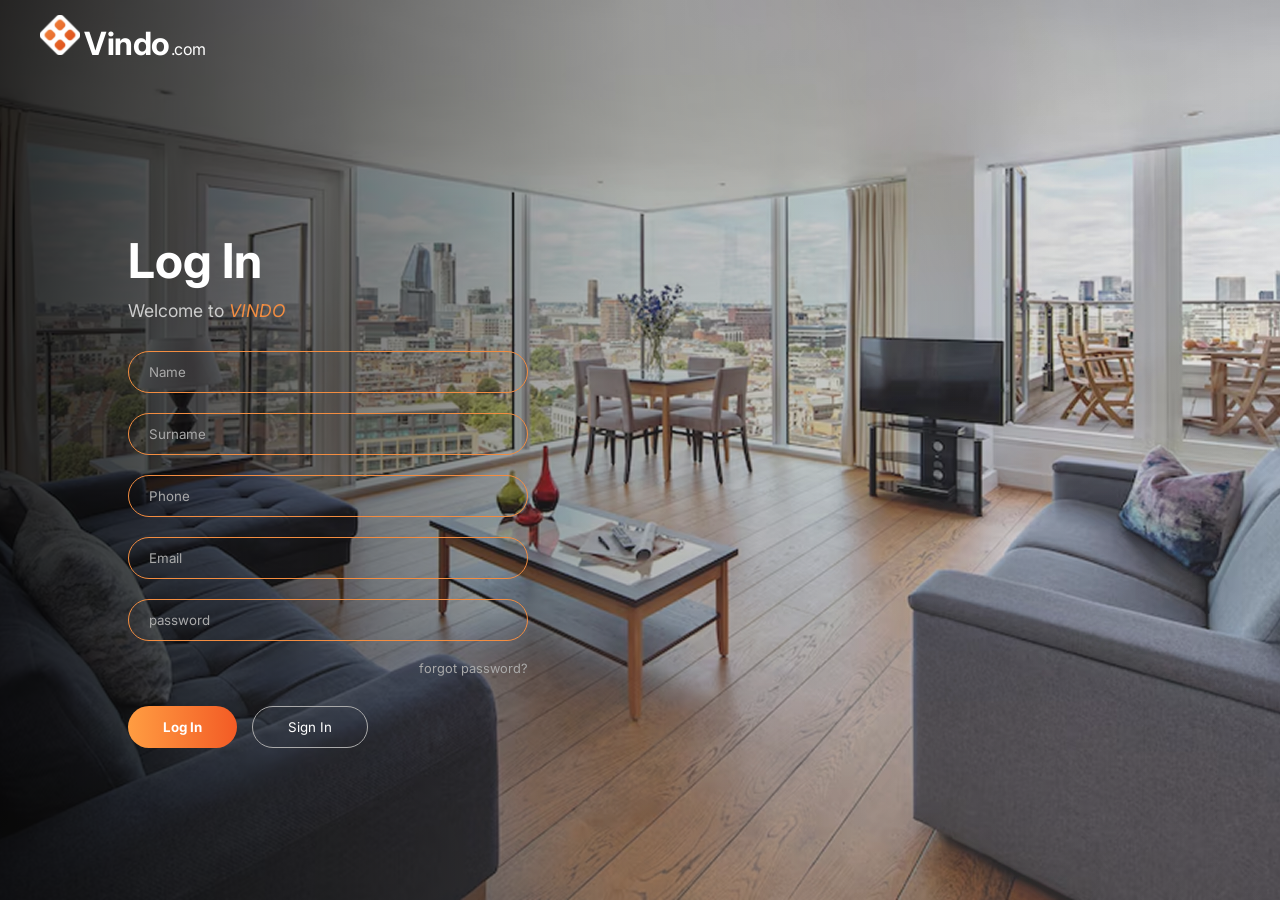
==== project/index.html @ 8e224525 "Add files via upload" ====
<!DOCTYPE html>
<html lang="uk">
<head>
    <meta charset="UTF-8">
    <meta name="viewport" content="width=device-width, initial-scale=1.0">
    <title>Vindo - Log In</title>
    <link rel="stylesheet" href="style.css">
    <link href="https://fonts.googleapis.com/css2?family=Inter:wght@300;400;600&display=swap" rel="stylesheet">
    <script src="script.js"></script>
</head>
<body>
<header class="header">
<div class="logo-central">
    <img src="logosvg.svg" alt="Vindo Icon" class="logo-icon">
    <span class="logo-name">Vindo<span class="logo-com">.com</span></span>
</div>
</header>   

    <main class="login-container">
        <div class="login-box">
            <h1>Log In</h1>
            <p class="welcome-text">Welcome to <span>VINDO</span></p>
            
            <form class="login-form">
                <div class="input-group">
                    <input type="text" id="nameInput" placeholder="Name" required>
                </div>
                <div class="input-group">
                    <input type="text" id="surnameInput" placeholder="Surname" required>
                </div>
                <div class="input-group">
                    <input type="text" id="phoneInput" placeholder="Phone" required>
                </div>
                <div class="input-group">
                    <input type="email" id="emailInput" placeholder="Email" required>
                </div>
                <div class="input-group">
                    <input id="passwordInput" type="password" placeholder="password" required>
                </div>

                <a href="#" class="forgot-password">forgot password?</a>
                
                <div class="button-group">
                    <button id="btnLogin" type="submit" class="btn-login">Log In</button>
                    <button type="button" class="btn-signin">Sign In</button>
                </div>
            </form>
        </div>
    </main>
</body>
</html>
---- project/style.css ----
* {
    margin: 0;
    padding: 0;
    box-sizing: border-box;
    font-family: 'Inter', sans-serif;
}

body {
    height: 100vh;
    display: flex;
    flex-direction: column;
    
    background: 
        
        linear-gradient(to right, rgba(0, 0, 0, 0.8) 0%, rgba(0, 0, 0, 0.2) 50%, rgba(0, 0, 0, 0) 100%),
        
        
        linear-gradient(to bottom, rgba(71, 71, 71, 0.12), rgba(173, 173, 173, 0.26)),
        
        
        url('background.jpg') no-repeat center center/cover;
    
    color: white;
}

/* Шапка сайту */
.header {
    display: flex;
    padding: 15px 40px;
    display: flex;
    justify-content: space-between;
    align-items: center;
}

.logo {
    display: flex;
    align-items: center;
    gap: 8px; 
}

.logo-icon {
    height: 40px; 
    width: auto;
}

.logo-name {
    color: #ffffff;
    font-size: 32px; 
    font-weight: 700; 
    letter-spacing: -0.5px;
}

.logo-com {
    font-size: 16px; 
    font-weight: 400; 
    margin-left: 1px;
}



.login-container {
    flex: 1;
    display: flex;
    align-items: center;
    padding-left: 10%; 
}

.login-box {
    width: 100%;
    max-width: 400px;
}

h1 {
    font-size: 3rem;
    margin-bottom: 10px;
}

.welcome-text {
    font-size: 1.1rem;
    margin-bottom: 30px;
    color: #ccc;
}

.welcome-text span {
    color: #f38d41; 
    font-style: italic;
}


.input-group {
    margin-bottom: 20px;
}

input {
    width: 100%;
    padding: 12px 20px;
    background: transparent;
    border: 1px solid #f38d41;
    border-radius: 25px;
    color: white;
    outline: none;
}

input::placeholder {
    color: #aaa;
}

.forgot-password {
    display: block;
    text-align: right;
    color: #aaa;
    text-decoration: none;
    font-size: 0.8rem;
    margin-bottom: 30px;
}


.button-group {
    display: flex;
    gap: 15px;
}

.btn-login {
    background: linear-gradient(to right, #ff9d42, #f35b25);
    border: none;
    padding: 12px 35px;
    border-radius: 25px;
    color: white;
    font-weight: bold;
    cursor: pointer;
    transition: transform 0.2s;
}


.btn-signin {
    background: transparent;
    border: 1px solid #aaa; 
    padding: 12px 35px;
    border-radius: 25px;
    color: white;
    cursor: pointer;
    transition: all 0.3s ease; 
}


.btn-signin:hover {
    
    border-color: #f35b25; 
    color: #f35b25; 
}

.btn-login:hover {
    transform: scale(1.05);
}
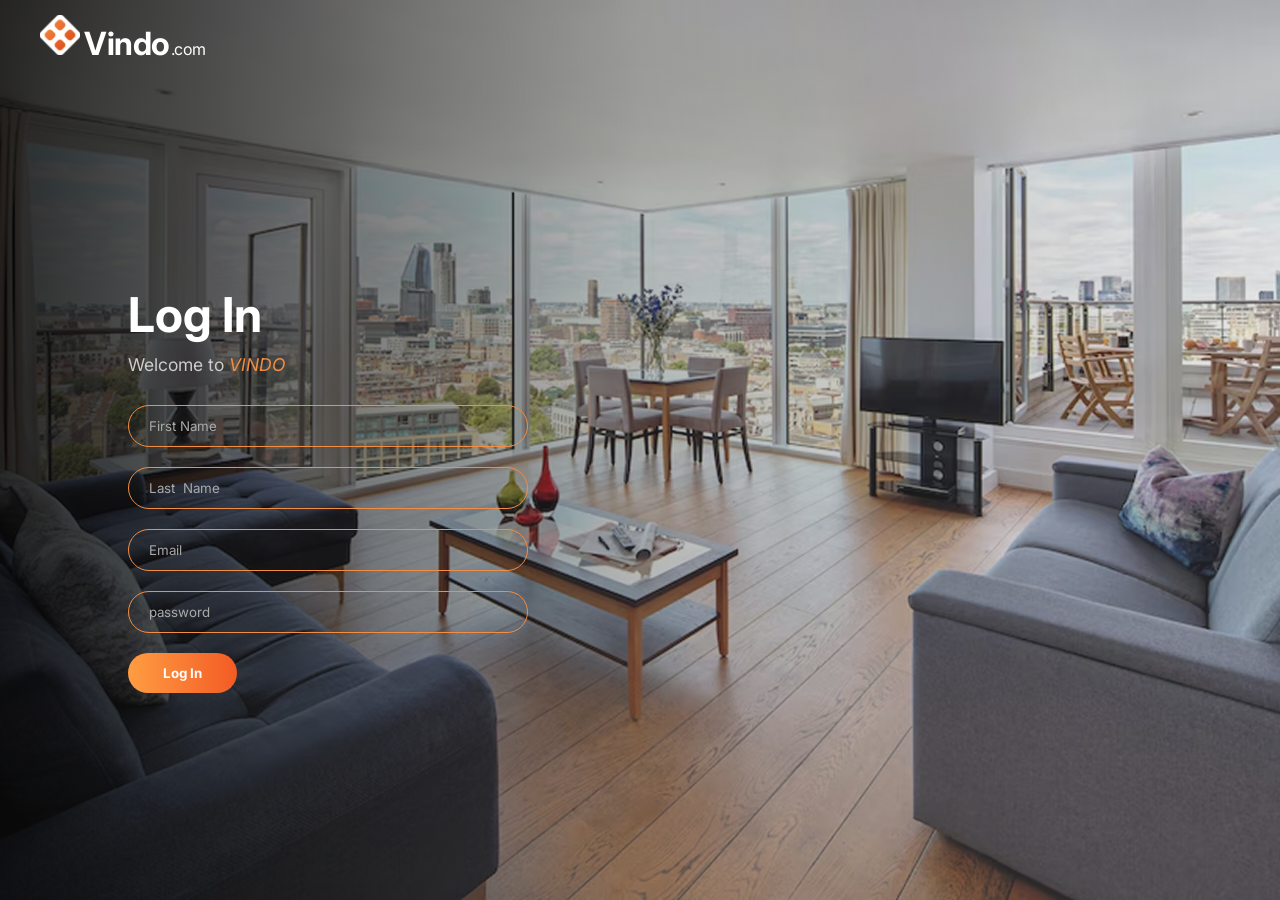
==== commit a1f1fa6f: "Add files via upload" ====
--- a/project/index.html
+++ b/project/index.html
@@ -6,7 +6,7 @@
     <title>Vindo - Log In</title>
     <link rel="stylesheet" href="style.css">
     <link href="https://fonts.googleapis.com/css2?family=Inter:wght@300;400;600&display=swap" rel="stylesheet">
-    <script src="script.js"></script>
+    <script src="auth.js"></script>
 </head>
 <body>
 <header class="header">
@@ -23,13 +23,10 @@
             
             <form class="login-form">
                 <div class="input-group">
-                    <input type="text" id="nameInput" placeholder="Name" required>
+                    <input id="firstName" type="name" placeholder="First Name" required>
                 </div>
-                <div class="input-group">
-                    <input type="text" id="surnameInput" placeholder="Surname" required>
-                </div>
-                <div class="input-group">
-                    <input type="text" id="phoneInput" placeholder="Phone" required>
+                 <div class="input-group">
+                    <input id="lastName" type="name" placeholder="Last  Name" required>
                 </div>
                 <div class="input-group">
                     <input type="email" id="emailInput" placeholder="Email" required>
@@ -38,11 +35,9 @@
                     <input id="passwordInput" type="password" placeholder="password" required>
                 </div>
 
-                <a href="#" class="forgot-password">forgot password?</a>
                 
                 <div class="button-group">
                     <button id="btnLogin" type="submit" class="btn-login">Log In</button>
-                    <button type="button" class="btn-signin">Sign In</button>
                 </div>
             </form>
         </div>
--- a/project/style.css
+++ b/project/style.css
@@ -105,14 +105,6 @@
     color: #aaa;
 }
 
-.forgot-password {
-    display: block;
-    text-align: right;
-    color: #aaa;
-    text-decoration: none;
-    font-size: 0.8rem;
-    margin-bottom: 30px;
-}
 
 
 .button-group {
@@ -132,22 +124,9 @@
 }
 
 
-.btn-signin {
-    background: transparent;
-    border: 1px solid #aaa; 
-    padding: 12px 35px;
-    border-radius: 25px;
-    color: white;
-    cursor: pointer;
-    transition: all 0.3s ease; 
-}
 
 
-.btn-signin:hover {
-    
-    border-color: #f35b25; 
-    color: #f35b25; 
-}
+
 
 .btn-login:hover {
     transform: scale(1.05);
